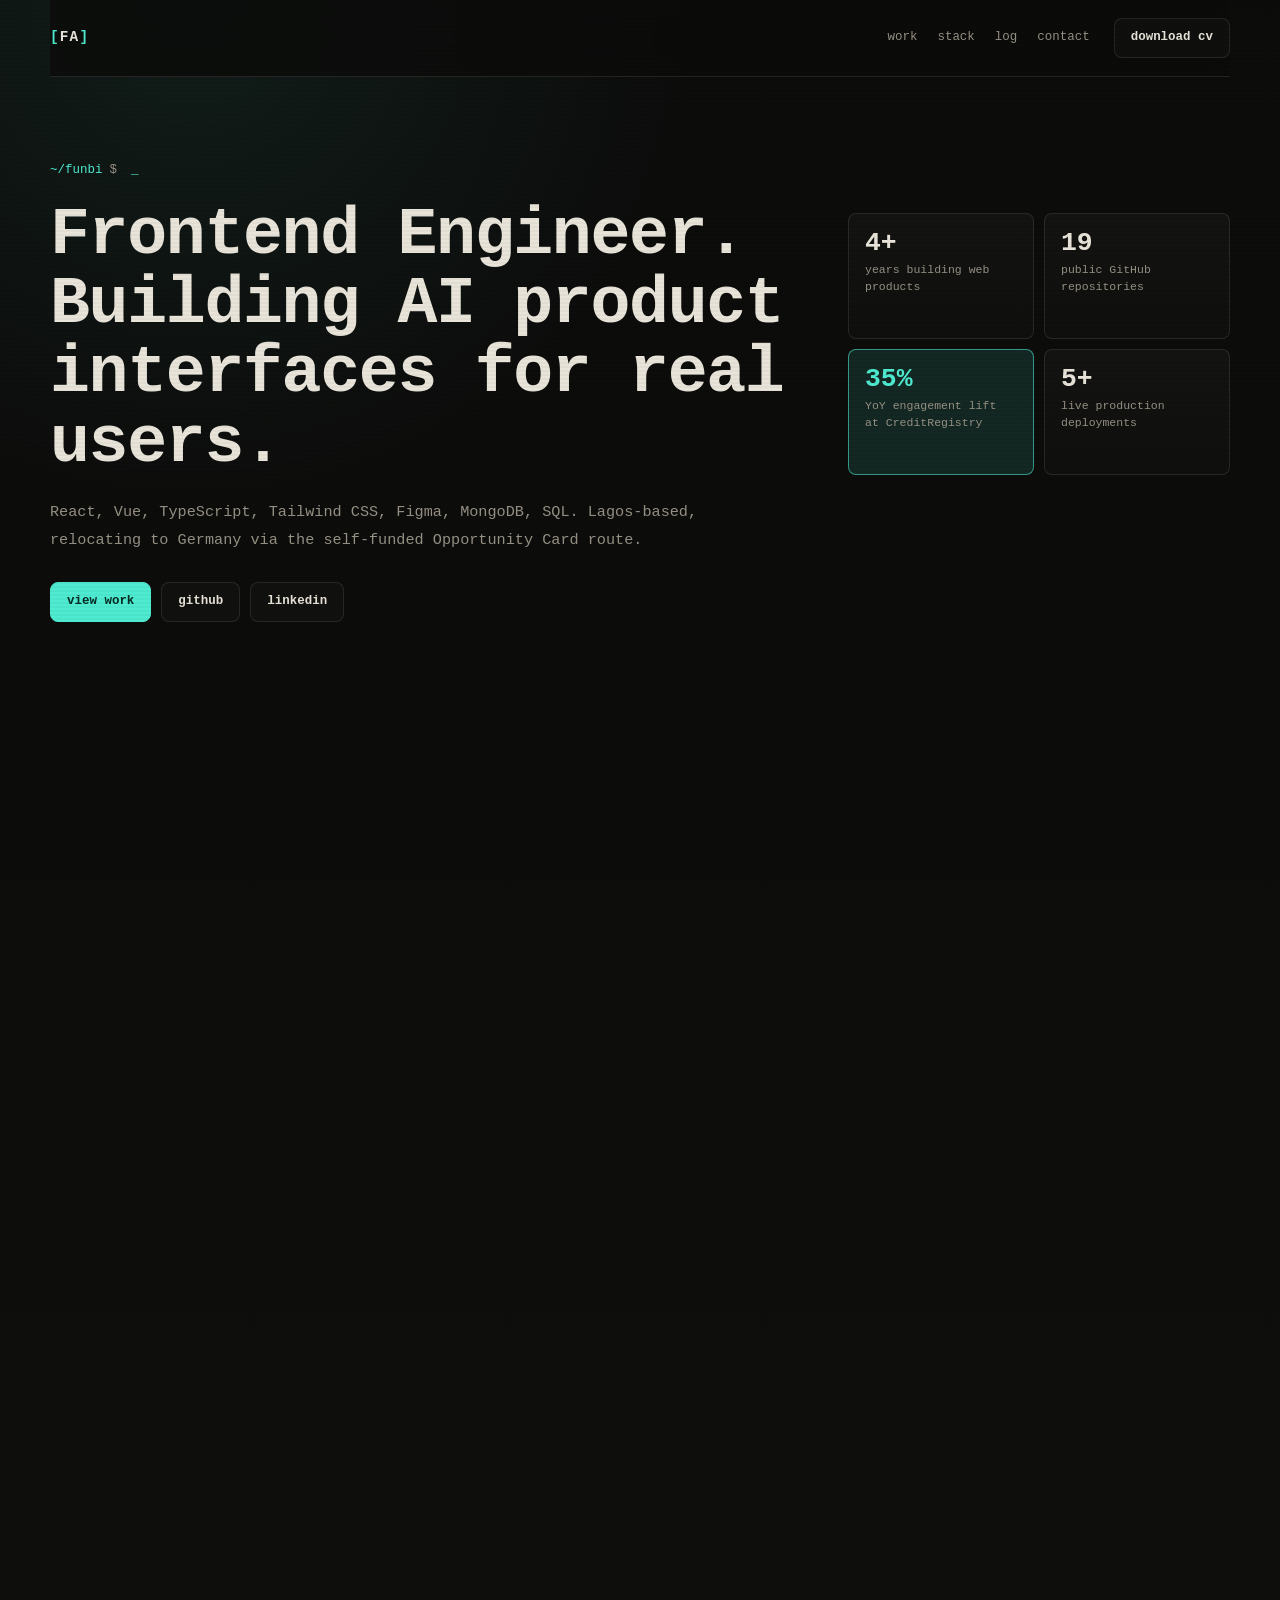
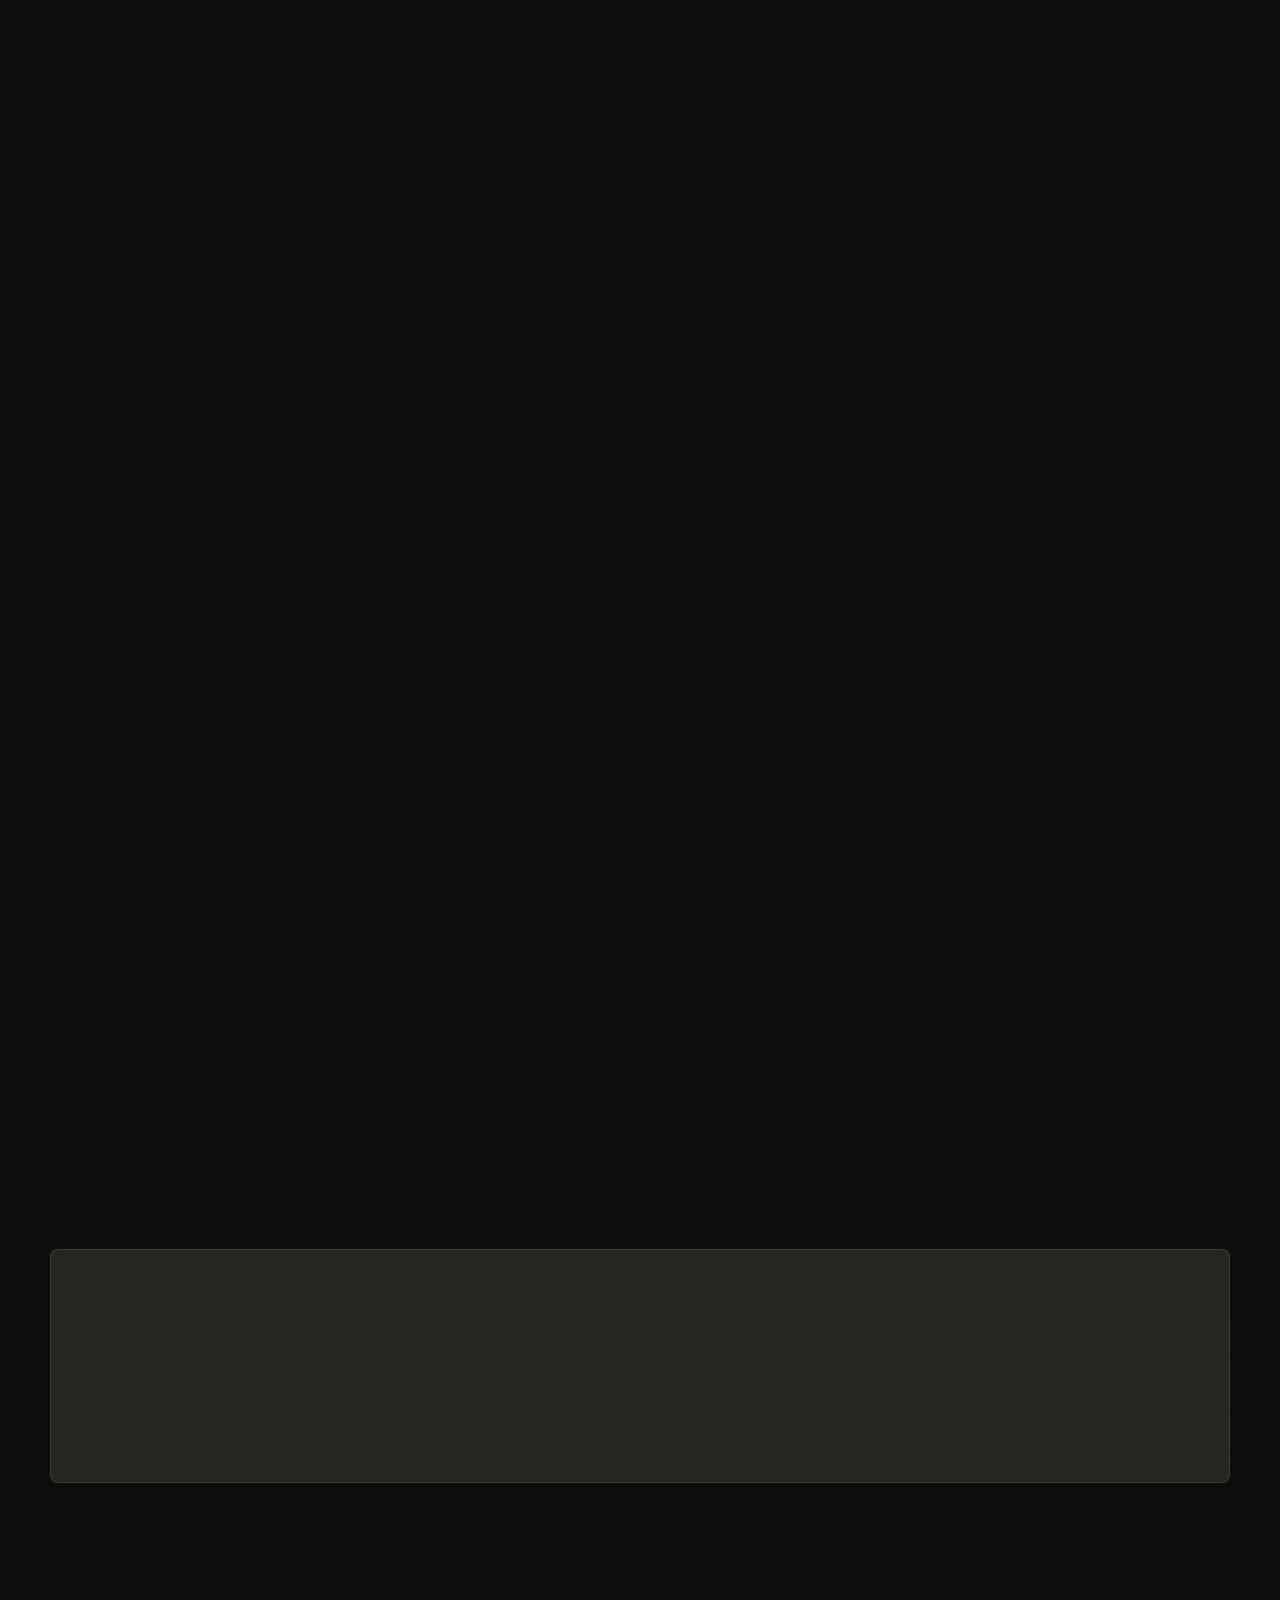
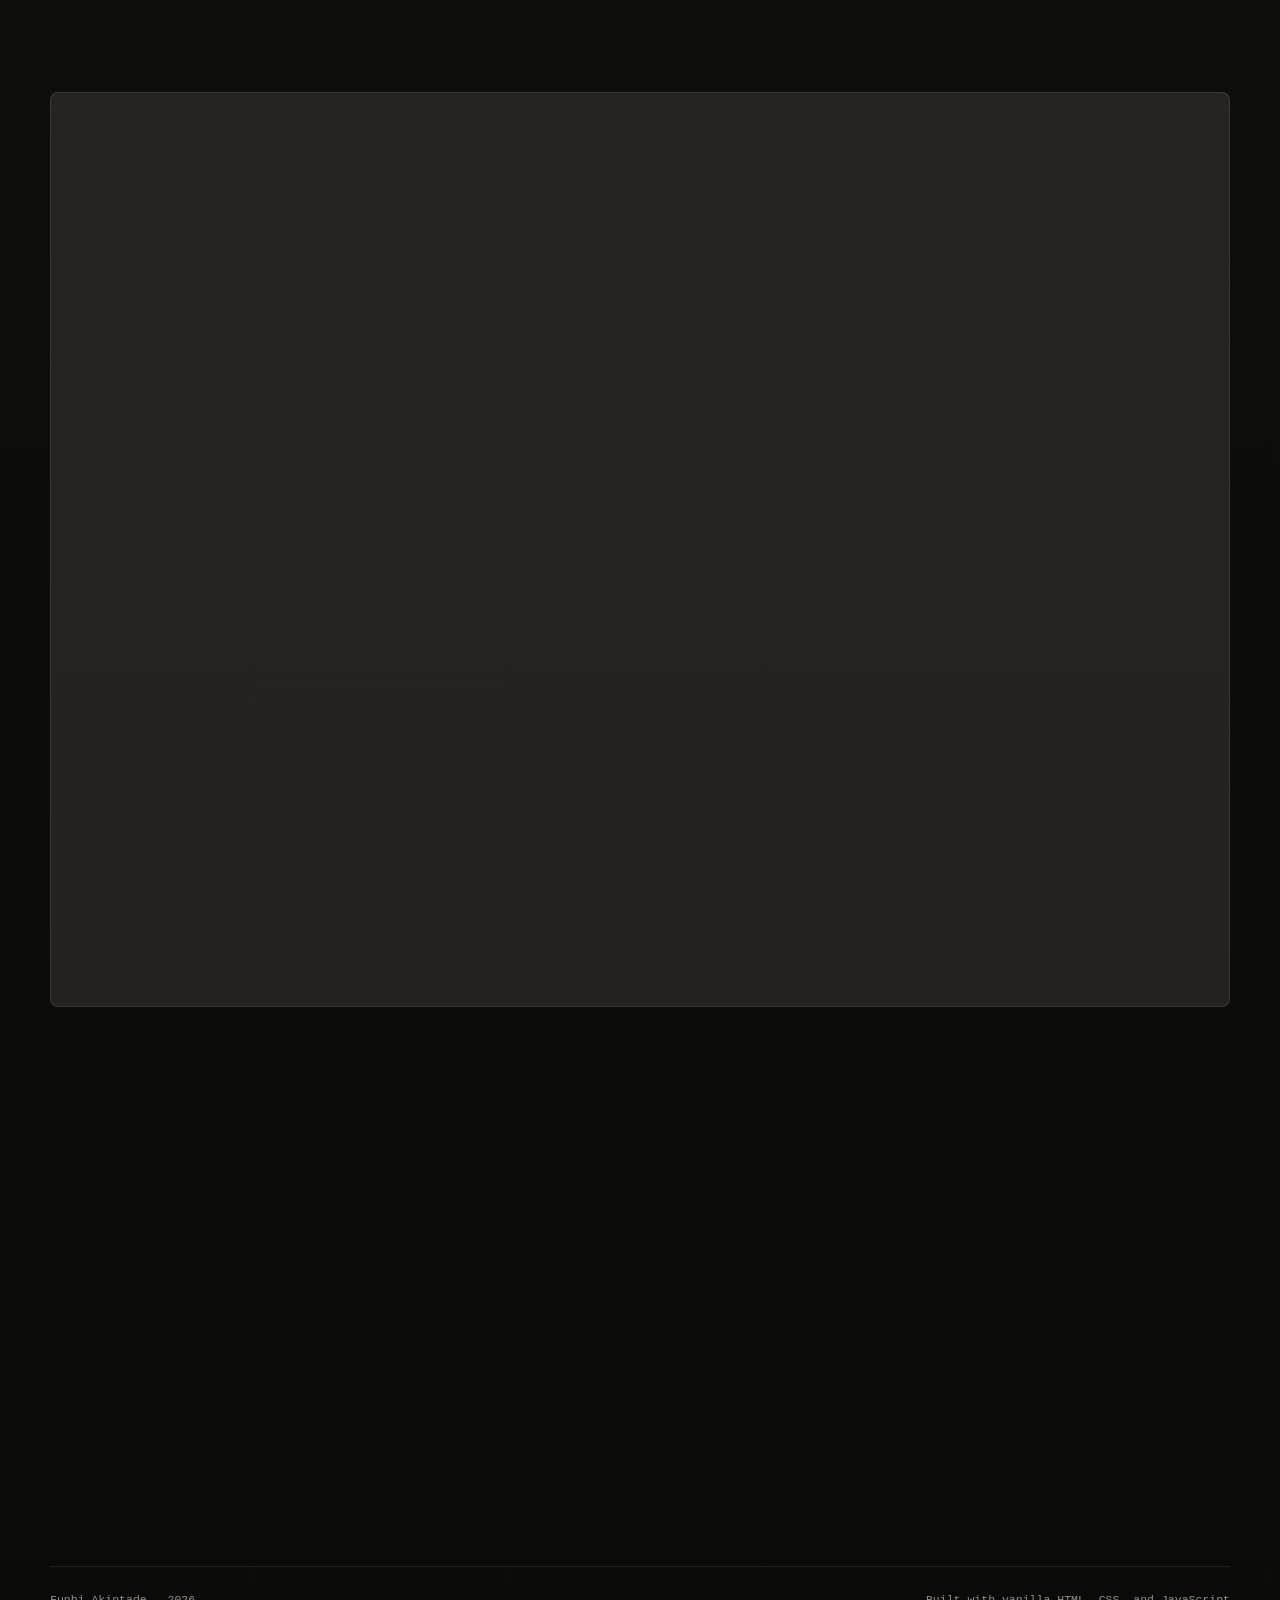
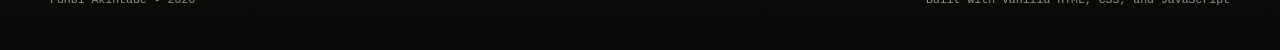
==== index.html @ 0f2c6022 "Initial portfolio commit" ====
<!DOCTYPE html>
<html lang="en">
<head>
  <meta charset="UTF-8">
  <meta name="viewport" content="width=device-width, initial-scale=1.0">
  <title>Funbi Akintade | Frontend Engineer</title>
  <meta name="description" content="Funbi Akintade is a frontend engineer and UI/UX developer building React, Vue, TypeScript, Tailwind, and AI product interfaces.">
  <link rel="stylesheet" href="style.css">
</head>
<body>
  <div class="scanline" aria-hidden="true"></div>

  <header class="site-header">
    <a class="logo" href="#top" aria-label="Funbi Akintade home">
      <span>[</span>FA<span>]</span>
    </a>
    <nav aria-label="Primary navigation">
      <a href="#work">work</a>
      <a href="#stack">stack</a>
      <a href="#timeline">log</a>
      <a href="#contact">contact</a>
    </nav>
    <a class="btn-outline header-cv" href="Funbi_Akintade_CV_2026.pdf" download>download cv</a>
  </header>

  <main id="top">
    <section class="hero shell">
      <div class="hero-inner">
        <div class="hero-copy">
          <p class="prompt-line" aria-hidden="true">
            <span class="prompt-path">~/funbi</span>
            <span class="prompt-dollar">$</span>
            <span id="typewriter"></span><span class="cursor">_</span>
          </p>
          <h1>Frontend Engineer.<br>Building AI product interfaces for real users.</h1>
          <p class="hero-sub">React, Vue, TypeScript, Tailwind CSS, Figma, MongoDB, SQL. Lagos-based, relocating to Germany via the self-funded Opportunity Card route.</p>
          <div class="hero-actions">
            <a class="btn-primary" href="#work">view work</a>
            <a class="btn-outline" href="https://github.com/Funbi-prog" rel="noopener noreferrer" target="_blank">github</a>
            <a class="btn-outline" href="https://www.linkedin.com/in/funbi-akintade-59a4ba237" rel="noopener noreferrer" target="_blank">linkedin</a>
          </div>
        </div>

        <aside class="hero-stats" aria-label="Key metrics">
          <div class="stat-block">
            <span class="stat-num">4+</span>
            <span class="stat-label">years building web products</span>
          </div>
          <div class="stat-block">
            <span class="stat-num">19</span>
            <span class="stat-label">public GitHub repositories</span>
          </div>
          <div class="stat-block accent">
            <span class="stat-num">35%</span>
            <span class="stat-label">YoY engagement lift at CreditRegistry</span>
          </div>
          <div class="stat-block">
            <span class="stat-num">5+</span>
            <span class="stat-label">live production deployments</span>
          </div>
        </aside>
      </div>

      <div class="diff-strip reveal" aria-label="Recent proof points">
        <div class="diff-header">
          <span>// proof.log</span>
          <span>HEAD</span>
        </div>
        <p class="diff-line add">+ built HealHubCenter AI interface with React, TypeScript, Tailwind, and MongoDB-backed flows</p>
        <p class="diff-line add">+ rebuilt MiRAjO AI acquisition funnel and business automation presentation</p>
        <p class="diff-line add">+ shipped Koyin Sanusi campaign portfolio with editorial motion and social proof</p>
        <p class="diff-line add">+ coordinated CreditRegistry event workflows for 2,000+ delegates</p>
        <p class="diff-line neutral">~ open to frontend engineering roles and serious client builds</p>
      </div>
    </section>

    <section id="work" class="shell section">
      <div class="section-header reveal">
        <span class="eyebrow">// selected_work</span>
        <h2>Live projects. Public proof.</h2>
      </div>

      <div class="projects-grid">
        <article class="project featured reveal">
          <div class="project-meta">
            <div class="project-top">
              <span class="proj-tag">healthcare AI</span>
              <span class="live-badge"><span></span>live</span>
            </div>
            <h3>HealHubCenter.ai</h3>
            <p>Enterprise-facing healthcare AI site presenting consent-aware automation, institutional governance, research-ready outputs, and demo booking flows for regulated environments.</p>
            <ul class="proj-stack">
              <li>React</li>
              <li>TypeScript</li>
              <li>Tailwind CSS</li>
              <li>MongoDB</li>
            </ul>
            <div class="proj-links">
              <a href="https://healhubcenter.ai" target="_blank" rel="noopener">live site</a>
              <a href="https://github.com/Funbi-prog/healhubenterprise" target="_blank" rel="noopener">code</a>
            </div>
          </div>
          <div class="project-preview">
            <div class="preview-bar">
              <span class="dot red"></span><span class="dot yellow"></span><span class="dot green"></span>
              <span>healhubcenter.ai</span>
            </div>
            <iframe src="https://healhubcenter.ai" title="HealHubCenter AI live preview" loading="lazy"></iframe>
          </div>
        </article>

        <article class="project reveal">
          <div class="project-meta">
            <div class="project-top">
              <span class="proj-tag">mental health platform</span>
              <span class="live-badge"><span></span>live</span>
            </div>
            <h3>HealHubCenter.com</h3>
            <p>Mental health platform for therapy access, intelligent booking, AI support workflows, and responsive user-facing product pages.</p>
            <ul class="proj-stack">
              <li>React</li>
              <li>TypeScript</li>
              <li>Tailwind CSS</li>
            </ul>
            <div class="proj-links">
              <a href="https://healhubcenter.com" target="_blank" rel="noopener">live site</a>
              <a href="https://github.com/Funbi-prog/healhubcenter-final" target="_blank" rel="noopener">code</a>
            </div>
          </div>
          <div class="project-preview compact">
            <div class="preview-bar">
              <span class="dot red"></span><span class="dot yellow"></span><span class="dot green"></span>
              <span>healhubcenter.com</span>
            </div>
            <iframe src="https://healhubcenter.com" title="HealHubCenter.com live preview" loading="lazy"></iframe>
          </div>
        </article>

        <article class="project reveal">
          <div class="project-meta">
            <div class="project-top">
              <span class="proj-tag">AI voice assistant</span>
              <span class="live-badge"><span></span>live</span>
            </div>
            <h3>MiRAjO AI</h3>
            <p>Business automation website for call handling, appointment booking, customer FAQs, demos, and customer acquisition flows.</p>
            <ul class="proj-stack">
              <li>Vue</li>
              <li>Tailwind CSS</li>
              <li>Vercel</li>
            </ul>
            <div class="proj-links">
              <a href="https://mirajo-ai.vercel.app/" target="_blank" rel="noopener">live site</a>
              <a href="https://github.com/Funbi-prog/MiRAjO" target="_blank" rel="noopener">code</a>
            </div>
          </div>
          <div class="project-preview compact">
            <div class="preview-bar">
              <span class="dot red"></span><span class="dot yellow"></span><span class="dot green"></span>
              <span>mirajo-ai.vercel.app</span>
            </div>
            <iframe src="https://mirajo-ai.vercel.app/" title="MiRAjO AI live preview" loading="lazy"></iframe>
          </div>
        </article>

        <article class="project reveal">
          <div class="project-meta">
            <div class="project-top">
              <span class="proj-tag">business network</span>
              <span class="live-badge"><span></span>live</span>
            </div>
            <h3>MiRAjO Collective</h3>
            <p>Public-facing business network with directory, membership, events, blog, and community conversion paths.</p>
            <ul class="proj-stack">
              <li>Vue</li>
              <li>Tailwind CSS</li>
              <li>Vercel</li>
            </ul>
            <div class="proj-links">
              <a href="https://mi-r-aj-o.vercel.app/" target="_blank" rel="noopener">live site</a>
              <a href="https://github.com/Funbi-prog/MiRAjO" target="_blank" rel="noopener">code</a>
            </div>
          </div>
          <div class="project-preview compact">
            <div class="preview-bar">
              <span class="dot red"></span><span class="dot yellow"></span><span class="dot green"></span>
              <span>mi-r-aj-o.vercel.app</span>
            </div>
            <iframe src="https://mi-r-aj-o.vercel.app/" title="MiRAjO Collective live preview" loading="lazy"></iframe>
          </div>
        </article>

        <article class="project reveal">
          <div class="project-meta">
            <div class="project-top">
              <span class="proj-tag">talent portfolio</span>
              <span class="live-badge"><span></span>live</span>
            </div>
            <h3>Koyin Sanusi Bio</h3>
            <p>Immersive celebrity and brand-partner portfolio with editorial motion, campaign sections, collaborations, and social proof.</p>
            <ul class="proj-stack">
              <li>HTML</li>
              <li>CSS</li>
              <li>JavaScript</li>
              <li>Motion UI</li>
            </ul>
            <div class="proj-links">
              <a href="https://www.koyinsanusi.bio" target="_blank" rel="noopener">live site</a>
              <a href="https://github.com/Funbi-prog/koyinsanusi" target="_blank" rel="noopener">code</a>
            </div>
          </div>
          <div class="project-preview compact">
            <div class="preview-bar">
              <span class="dot red"></span><span class="dot yellow"></span><span class="dot green"></span>
              <span>koyinsanusi.bio</span>
            </div>
            <iframe src="https://www.koyinsanusi.bio" title="Koyin Sanusi Bio live preview" loading="lazy"></iframe>
          </div>
        </article>
      </div>
    </section>

    <section id="stack" class="shell section">
      <div class="section-header reveal">
        <span class="eyebrow">// capability_stack</span>
        <h2>What I ship with.</h2>
      </div>

      <div class="stack-grid">
        <div class="stack-row reveal">
          <span class="stack-cat">Frontend</span>
          <div class="stack-pills">
            <span>React.js</span><span>Vue.js</span><span>TypeScript</span><span>JavaScript ES6+</span><span>HTML5</span><span>CSS3</span><span>Tailwind CSS</span>
          </div>
        </div>
        <div class="stack-row reveal">
          <span class="stack-cat">Design</span>
          <div class="stack-pills">
            <span>Figma</span><span>Design systems</span><span>Prototyping</span><span>Wireframing</span><span>Responsive layouts</span>
          </div>
        </div>
        <div class="stack-row reveal">
          <span class="stack-cat">Data / AI</span>
          <div class="stack-pills">
            <span>MongoDB</span><span>SQL</span><span>AI interfaces</span><span>Chat UIs</span><span>Booking flows</span><span>Telemetry</span>
          </div>
        </div>
        <div class="stack-row reveal">
          <span class="stack-cat">Workflow</span>
          <div class="stack-pills">
            <span>Git</span><span>GitHub</span><span>Vercel</span><span>Vite</span><span>Zoho CRM</span><span>Agile sprints</span>
          </div>
        </div>
      </div>
    </section>

    <section id="timeline" class="shell section">
      <div class="section-header reveal">
        <span class="eyebrow">// career_log</span>
        <h2>Professional build path.</h2>
      </div>

      <div class="timeline">
        <div class="tl-entry reveal">
          <div class="tl-time"><span>Dec 2023</span><span>Present</span></div>
          <div class="tl-body">
            <h3>Lead AI Product Engineer</h3>
            <span>HealHubCenter</span>
            <p>Architected and engineered the responsive frontend for an AI-driven mental health application using React.js, TypeScript, Tailwind CSS, interaction observers, and MongoDB-backed data flows.</p>
            <div class="tl-tags"><span>React</span><span>TypeScript</span><span>Tailwind</span><span>MongoDB</span></div>
          </div>
        </div>
        <div class="tl-entry reveal">
          <div class="tl-time"><span>Jan 2024</span><span>Present</span></div>
          <div class="tl-body">
            <h3>Freelance Product Designer and Brand Strategist</h3>
            <span>Independent</span>
            <p>Designed pitch decks, brand identity assets, vector graphics, and structured visual narratives for founders and international clients.</p>
            <div class="tl-tags"><span>Figma</span><span>Brand identity</span><span>Pitch decks</span></div>
          </div>
        </div>
        <div class="tl-entry reveal">
          <div class="tl-time"><span>Jul 2025</span><span>Feb 2026</span></div>
          <div class="tl-body">
            <h3>Frontend Engineer and Product Designer</h3>
            <span>MiRAjO.ai / MiRAjO Collective</span>
            <p>Led interface redesign, frontend optimization, acquisition funnels, telemetry workflows, and cloud deployment routing for a US-based AI platform.</p>
            <div class="tl-tags"><span>Vue</span><span>Vercel</span><span>Telemetry</span><span>Funnels</span></div>
          </div>
        </div>
        <div class="tl-entry reveal">
          <div class="tl-time"><span>Jul 2024</span><span>Jan 2025</span></div>
          <div class="tl-body">
            <h3>Technical Project Manager</h3>
            <span>CreditRegistry</span>
            <p>Managed sprint workflows for Africa Credit Expo, coordinated digital event systems for 2,000+ delegates, and configured Zoho CRM automation that increased registration and engagement by 35% year over year.</p>
            <div class="tl-tags"><span>Zoho CRM</span><span>Agile</span><span>35% engagement lift</span></div>
          </div>
        </div>
        <div class="tl-entry reveal">
          <div class="tl-time"><span>Jan 2022</span><span>Mar 2023</span></div>
          <div class="tl-body">
            <h3>Web Developer</h3>
            <span>Peter Abiade and Co.</span>
            <p>Developed responsive interfaces and reusable component layouts with React.js and Tailwind CSS while maintaining accessibility and cross-browser consistency.</p>
            <div class="tl-tags"><span>React</span><span>Tailwind</span><span>Accessibility</span></div>
          </div>
        </div>
      </div>
    </section>

    <section id="contact" class="shell section">
      <div class="contact-inner reveal">
        <div class="contact-copy">
          <span class="eyebrow">// open_to_work</span>
          <h2>Available for frontend engineering roles and serious product builds.</h2>
          <p>Send a job description, team context, or project brief. I bring UI/UX taste, frontend execution, and enough product thinking to make the interface do real work.</p>
          <div class="contact-links">
            <a class="btn-primary" href="mailto:Ayipexfunby@gmail.com">email me</a>
            <a class="btn-outline" href="https://www.linkedin.com/in/funbi-akintade-59a4ba237" target="_blank" rel="noopener">linkedin</a>
            <a class="btn-outline" href="https://github.com/Funbi-prog" target="_blank" rel="noopener">github</a>
            <a class="btn-outline" href="Funbi_Akintade_CV_2026.pdf" download>download cv</a>
          </div>
        </div>
        <div class="contact-terminal" aria-label="Contact summary">
          <div class="preview-bar">
            <span class="dot red"></span><span class="dot yellow"></span><span class="dot green"></span>
            <span>contact.sh</span>
          </div>
          <pre><code>NAME="Funbi Akintade"
ROLE="Frontend Engineer"
STACK="React Vue TypeScript Tailwind"
LOCATION="Lagos -> Germany"
STATUS="open_to_work"

echo "Available now. Let's build."</code></pre>
        </div>
      </div>
    </section>
  </main>

  <footer class="site-footer shell">
    <span>Funbi Akintade - 2026</span>
    <span>Built with vanilla HTML, CSS, and JavaScript</span>
  </footer>

  <script src="app.js"></script>
</body>
</html>
---- style.css ----
:root {
  --bg: #0c0c0b;
  --bg-1: #131312;
  --bg-2: #1b1b18;
  --text: #e8e4d9;
  --muted: #969184;
  --line: rgba(232, 228, 217, 0.11);
  --accent: #4eebd0;
  --accent-dim: rgba(78, 235, 208, 0.12);
  --green-soft: #86efac;
  --red: #ff5f57;
  --yellow: #febc2e;
  --green: #28c840;
  --mono: "JetBrains Mono", "Cascadia Mono", Consolas, "Courier New", monospace;
  --radius: 8px;
  --ease: cubic-bezier(0.16, 1, 0.3, 1);
}

*,
*::before,
*::after {
  box-sizing: border-box;
}

html {
  scroll-behavior: smooth;
  font-size: 16px;
}

body {
  margin: 0;
  background:
    radial-gradient(circle at 15% 0%, rgba(78, 235, 208, 0.08), transparent 32rem),
    linear-gradient(180deg, #0c0c0b 0%, #0f0f0d 54%, #0a0a09 100%);
  color: var(--text);
  font-family: var(--mono);
  line-height: 1.6;
  overflow-x: hidden;
  -webkit-font-smoothing: antialiased;
}

a {
  color: inherit;
  text-decoration: none;
}

ul {
  list-style: none;
  margin: 0;
  padding: 0;
}

.scanline {
  pointer-events: none;
  position: fixed;
  inset: 0;
  z-index: 100;
  background: repeating-linear-gradient(to bottom, transparent, transparent 2px, rgba(0, 0, 0, 0.05) 2px, rgba(0, 0, 0, 0.05) 4px);
  opacity: 0.55;
}

.shell {
  width: min(1180px, calc(100% - 40px));
  margin-inline: auto;
}

.section {
  padding: 96px 0 0;
}

.site-header {
  position: sticky;
  top: 0;
  z-index: 50;
  display: flex;
  align-items: center;
  gap: 24px;
  width: min(1180px, calc(100% - 40px));
  margin-inline: auto;
  padding: 18px 0;
  border-bottom: 1px solid var(--line);
  background: rgba(12, 12, 11, 0.84);
  backdrop-filter: blur(16px);
}

.logo {
  font-size: 0.9rem;
  font-weight: 800;
  letter-spacing: 0.08em;
}

.logo span {
  color: var(--accent);
}

nav {
  display: flex;
  gap: 20px;
  margin-left: auto;
}

nav a {
  color: var(--muted);
  font-size: 0.78rem;
}

nav a:hover {
  color: var(--text);
}

.btn-primary,
.btn-outline {
  display: inline-flex;
  align-items: center;
  justify-content: center;
  min-height: 38px;
  gap: 6px;
  padding: 9px 16px;
  border-radius: var(--radius);
  font-family: var(--mono);
  font-size: 0.78rem;
  font-weight: 800;
  cursor: pointer;
  transition: transform 160ms var(--ease), background 160ms, border-color 160ms, color 160ms;
}

.btn-primary:hover,
.btn-outline:hover {
  transform: translateY(-2px);
}

.btn-primary {
  background: var(--accent);
  color: #062c25;
  border: 1px solid var(--accent);
}

.btn-outline {
  background: rgba(232, 228, 217, 0.02);
  color: var(--text);
  border: 1px solid var(--line);
}

.btn-outline:hover {
  border-color: var(--accent);
  color: var(--accent);
}

.hero {
  padding: 84px 0 64px;
}

.hero-inner {
  display: grid;
  grid-template-columns: minmax(0, 1.08fr) minmax(320px, 0.55fr);
  gap: 48px;
  align-items: start;
  margin-bottom: 40px;
}

.prompt-line {
  display: flex;
  align-items: center;
  gap: 7px;
  margin: 0 0 20px;
  color: var(--muted);
  font-size: 0.78rem;
}

.prompt-path {
  color: var(--accent);
}

.prompt-dollar {
  color: var(--muted);
}

#typewriter {
  color: var(--text);
}

.cursor {
  color: var(--accent);
  animation: blink 1s step-end infinite;
}

@keyframes blink {
  50% {
    opacity: 0;
  }
}

h1,
h2,
h3,
p {
  margin-top: 0;
}

h1 {
  max-width: 820px;
  margin-bottom: 20px;
  color: var(--text);
  font-size: clamp(2.4rem, 5.2vw, 4.35rem);
  font-weight: 800;
  line-height: 1.04;
  letter-spacing: -0.02em;
}

.hero-sub {
  max-width: 720px;
  margin-bottom: 28px;
  color: var(--muted);
  font-size: 0.95rem;
  line-height: 1.85;
}

.hero-actions,
.contact-links,
.proj-links,
.project-top,
.tl-tags,
.stack-pills {
  display: flex;
  flex-wrap: wrap;
}

.hero-actions,
.contact-links {
  gap: 10px;
}

.hero-stats {
  display: grid;
  grid-template-columns: 1fr 1fr;
  gap: 10px;
  padding-top: 52px;
}

.stat-block {
  min-height: 126px;
  border: 1px solid var(--line);
  border-radius: var(--radius);
  background: linear-gradient(180deg, rgba(232, 228, 217, 0.035), rgba(232, 228, 217, 0.015));
  padding: 16px;
}

.stat-block.accent {
  border-color: rgba(78, 235, 208, 0.58);
  background: var(--accent-dim);
}

.stat-num {
  display: block;
  margin-bottom: 6px;
  color: var(--text);
  font-size: 1.65rem;
  font-weight: 800;
  line-height: 1;
}

.stat-block.accent .stat-num {
  color: var(--accent);
}

.stat-label {
  display: block;
  color: var(--muted);
  font-size: 0.72rem;
  line-height: 1.45;
}

.diff-strip,
.project,
.stack-grid,
.timeline,
.contact-inner {
  border: 1px solid var(--line);
  border-radius: var(--radius);
  background: var(--bg-1);
}

.diff-strip {
  overflow: hidden;
  font-size: 0.78rem;
}

.diff-header,
.preview-bar {
  display: flex;
  align-items: center;
  gap: 7px;
  padding: 10px 14px;
  border-bottom: 1px solid var(--line);
  background: var(--bg-2);
}

.diff-header {
  justify-content: space-between;
  color: var(--muted);
  font-size: 0.72rem;
}

.diff-header span:first-child {
  color: var(--accent);
}

.diff-line {
  margin: 0;
  padding: 8px 14px;
  border-bottom: 1px solid var(--line);
  line-height: 1.55;
}

.diff-line:last-child {
  border-bottom: 0;
}

.diff-line.add {
  color: var(--green-soft);
}

.diff-line.neutral {
  color: var(--muted);
}

.section-header {
  margin-bottom: 40px;
}

.eyebrow {
  display: block;
  margin-bottom: 10px;
  color: var(--accent);
  font-size: 0.72rem;
  letter-spacing: 0.1em;
}

.section-header h2 {
  max-width: 760px;
  margin: 0;
  color: var(--text);
  font-size: clamp(1.65rem, 3.2vw, 2.55rem);
  line-height: 1.1;
}

.projects-grid {
  display: grid;
  grid-template-columns: 1fr 1fr;
  gap: 16px;
}

.project {
  overflow: hidden;
  display: grid;
  grid-template-rows: auto 1fr;
  transition: border-color 240ms var(--ease), transform 240ms var(--ease);
}

.project:hover {
  border-color: rgba(78, 235, 208, 0.38);
  transform: translateY(-2px);
}

.project.featured {
  grid-column: 1 / -1;
  grid-template-columns: minmax(0, 0.84fr) minmax(0, 1fr);
  grid-template-rows: auto;
}

.project-meta {
  display: flex;
  flex-direction: column;
  gap: 10px;
  padding: 24px;
}

.project-top {
  align-items: center;
  gap: 10px;
}

.proj-tag,
.live-badge,
.proj-stack li,
.tl-tags span,
.stack-pills span {
  border-radius: 4px;
  font-size: 0.68rem;
}

.proj-tag {
  padding: 3px 8px;
  border: 1px solid var(--line);
  color: var(--muted);
  letter-spacing: 0.1em;
  text-transform: uppercase;
}

.live-badge {
  display: inline-flex;
  align-items: center;
  gap: 6px;
  padding: 3px 8px;
  border: 1px solid rgba(40, 200, 64, 0.3);
  color: var(--green);
}

.live-badge span {
  width: 5px;
  height: 5px;
  border-radius: 999px;
  background: var(--green);
  animation: pulse 2.2s ease-in-out infinite;
}

@keyframes pulse {
  0%,
  100% {
    opacity: 1;
  }
  50% {
    opacity: 0.35;
  }
}

.project h3 {
  margin: 4px 0 0;
  color: var(--text);
  font-size: 1.28rem;
  line-height: 1.1;
}

.project p {
  margin-bottom: 0;
  color: var(--muted);
  font-size: 0.82rem;
  line-height: 1.7;
}

.proj-stack {
  gap: 6px;
  margin-top: 4px;
}

.proj-stack li {
  padding: 3px 8px;
  border: 1px solid rgba(78, 235, 208, 0.25);
  background: var(--accent-dim);
  color: var(--accent);
}

.proj-links {
  gap: 16px;
  margin-top: 8px;
}

.proj-links a {
  border-bottom: 1px solid var(--line);
  color: var(--text);
  font-size: 0.78rem;
  font-weight: 800;
}

.proj-links a:hover {
  border-color: var(--accent);
  color: var(--accent);
}

.project-preview {
  min-height: 330px;
  display: grid;
  grid-template-rows: auto 1fr;
  overflow: hidden;
  border-left: 1px solid var(--line);
  background: var(--bg-2);
}

.project-preview.compact {
  min-height: 245px;
  border-left: 0;
  border-top: 1px solid var(--line);
}

.preview-bar {
  justify-content: flex-start;
}

.preview-bar span:last-child {
  margin-left: 4px;
  color: var(--muted);
  font-size: 0.68rem;
}

.dot {
  display: inline-block;
  width: 9px;
  height: 9px;
  border-radius: 999px;
}

.dot.red {
  background: var(--red);
}

.dot.yellow {
  background: var(--yellow);
}

.dot.green {
  background: var(--green);
}

.project-preview iframe {
  width: 140%;
  height: 140%;
  border: 0;
  display: block;
  transform: scale(0.714);
  transform-origin: top left;
  pointer-events: none;
  background: #fff;
}

.stack-grid,
.timeline {
  display: grid;
  gap: 1px;
  overflow: hidden;
  background: var(--line);
}

.stack-row {
  display: grid;
  grid-template-columns: 120px 1fr;
  background: var(--bg-1);
}

.stack-cat {
  display: flex;
  align-items: center;
  padding: 18px 20px;
  border-right: 1px solid var(--line);
  color: var(--accent);
  font-size: 0.72rem;
  letter-spacing: 0.1em;
  text-transform: uppercase;
}

.stack-pills {
  align-items: center;
  gap: 8px;
  padding: 14px 20px;
}

.stack-pills span,
.tl-tags span {
  padding: 4px 10px;
  border: 1px solid var(--line);
  background: var(--bg-2);
  color: var(--text);
  font-size: 0.75rem;
}

.tl-entry {
  display: grid;
  grid-template-columns: 170px 1fr;
  background: var(--bg-1);
}

.tl-time {
  display: flex;
  flex-direction: column;
  gap: 2px;
  padding: 22px 20px;
  border-right: 1px solid var(--line);
  color: var(--accent);
  font-size: 0.72rem;
}

.tl-body {
  padding: 22px 24px;
}

.tl-body h3 {
  margin-bottom: 2px;
  color: var(--text);
  font-size: 0.96rem;
}

.tl-body > span {
  display: block;
  margin-bottom: 10px;
  color: var(--accent);
  font-size: 0.75rem;
}

.tl-body p {
  margin-bottom: 10px;
  color: var(--muted);
  font-size: 0.82rem;
  line-height: 1.7;
}

.tl-tags {
  gap: 6px;
}

.tl-tags span {
  color: var(--muted);
  font-size: 0.68rem;
}

.contact-inner {
  display: grid;
  grid-template-columns: minmax(0, 1fr) minmax(0, 0.92fr);
  gap: 0;
  overflow: hidden;
}

.contact-copy {
  padding: 40px;
}

.contact-copy h2 {
  max-width: 620px;
  margin-bottom: 12px;
  color: var(--text);
  font-size: clamp(1.35rem, 2.6vw, 2rem);
  line-height: 1.15;
}

.contact-copy p {
  max-width: 620px;
  margin-bottom: 24px;
  color: var(--muted);
  font-size: 0.84rem;
  line-height: 1.75;
}

.contact-terminal {
  display: grid;
  grid-template-rows: auto 1fr;
  border-left: 1px solid var(--line);
  background: #070707;
}

.contact-terminal pre {
  margin: 0;
  padding: 22px;
  overflow-x: auto;
  color: var(--green-soft);
  font-family: var(--mono);
  font-size: 0.8rem;
  line-height: 1.75;
}

.site-footer {
  display: flex;
  align-items: center;
  justify-content: space-between;
  gap: 16px;
  margin-top: 96px;
  padding: 24px 0 40px;
  border-top: 1px solid var(--line);
  color: var(--muted);
  font-size: 0.72rem;
}

.reveal {
  opacity: 0;
  transform: translateY(16px);
  transition: opacity 600ms var(--ease), transform 600ms var(--ease);
}

.reveal.in-view {
  opacity: 1;
  transform: translateY(0);
}

@media (max-width: 1000px) {
  .hero-inner {
    grid-template-columns: 1fr;
  }

  .hero-stats {
    grid-template-columns: repeat(4, 1fr);
    padding-top: 0;
  }

  .project.featured {
    grid-column: auto;
    grid-template-columns: 1fr;
  }

  .project.featured .project-preview {
    border-left: 0;
    border-top: 1px solid var(--line);
  }
}

@media (max-width: 760px) {
  .shell,
  .site-header {
    width: min(100% - 28px, 1180px);
  }

  .site-header {
    align-items: flex-start;
    gap: 12px;
  }

  nav {
    display: none;
  }

  .header-cv {
    margin-left: auto;
  }

  .hero {
    padding-top: 58px;
  }

  h1 {
    font-size: clamp(2.1rem, 11vw, 3.2rem);
  }

  .projects-grid,
  .contact-inner {
    grid-template-columns: 1fr;
  }

  .hero-stats {
    grid-template-columns: 1fr 1fr;
  }

  .tl-entry,
  .stack-row {
    grid-template-columns: 1fr;
  }

  .tl-time {
    flex-direction: row;
    gap: 8px;
    padding: 12px 20px;
    border-right: 0;
    border-bottom: 1px solid var(--line);
  }

  .stack-cat {
    padding: 12px 20px;
    border-right: 0;
    border-bottom: 1px solid var(--line);
  }

  .contact-copy {
    padding: 28px;
  }

  .contact-terminal {
    border-left: 0;
    border-top: 1px solid var(--line);
  }

  .project-preview,
  .project-preview.compact {
    min-height: 220px;
  }
}

@media (max-width: 480px) {
  .hero-stats {
    grid-template-columns: 1fr;
  }

  .prompt-line {
    flex-wrap: wrap;
  }

  .site-footer {
    flex-direction: column;
    align-items: flex-start;
  }
}

@media (prefers-reduced-motion: reduce) {
  html {
    scroll-behavior: auto;
  }

  .reveal,
  .btn-primary,
  .btn-outline,
  .project {
    transition: none;
  }

  .cursor,
  .live-badge span {
    animation: none;
  }
}
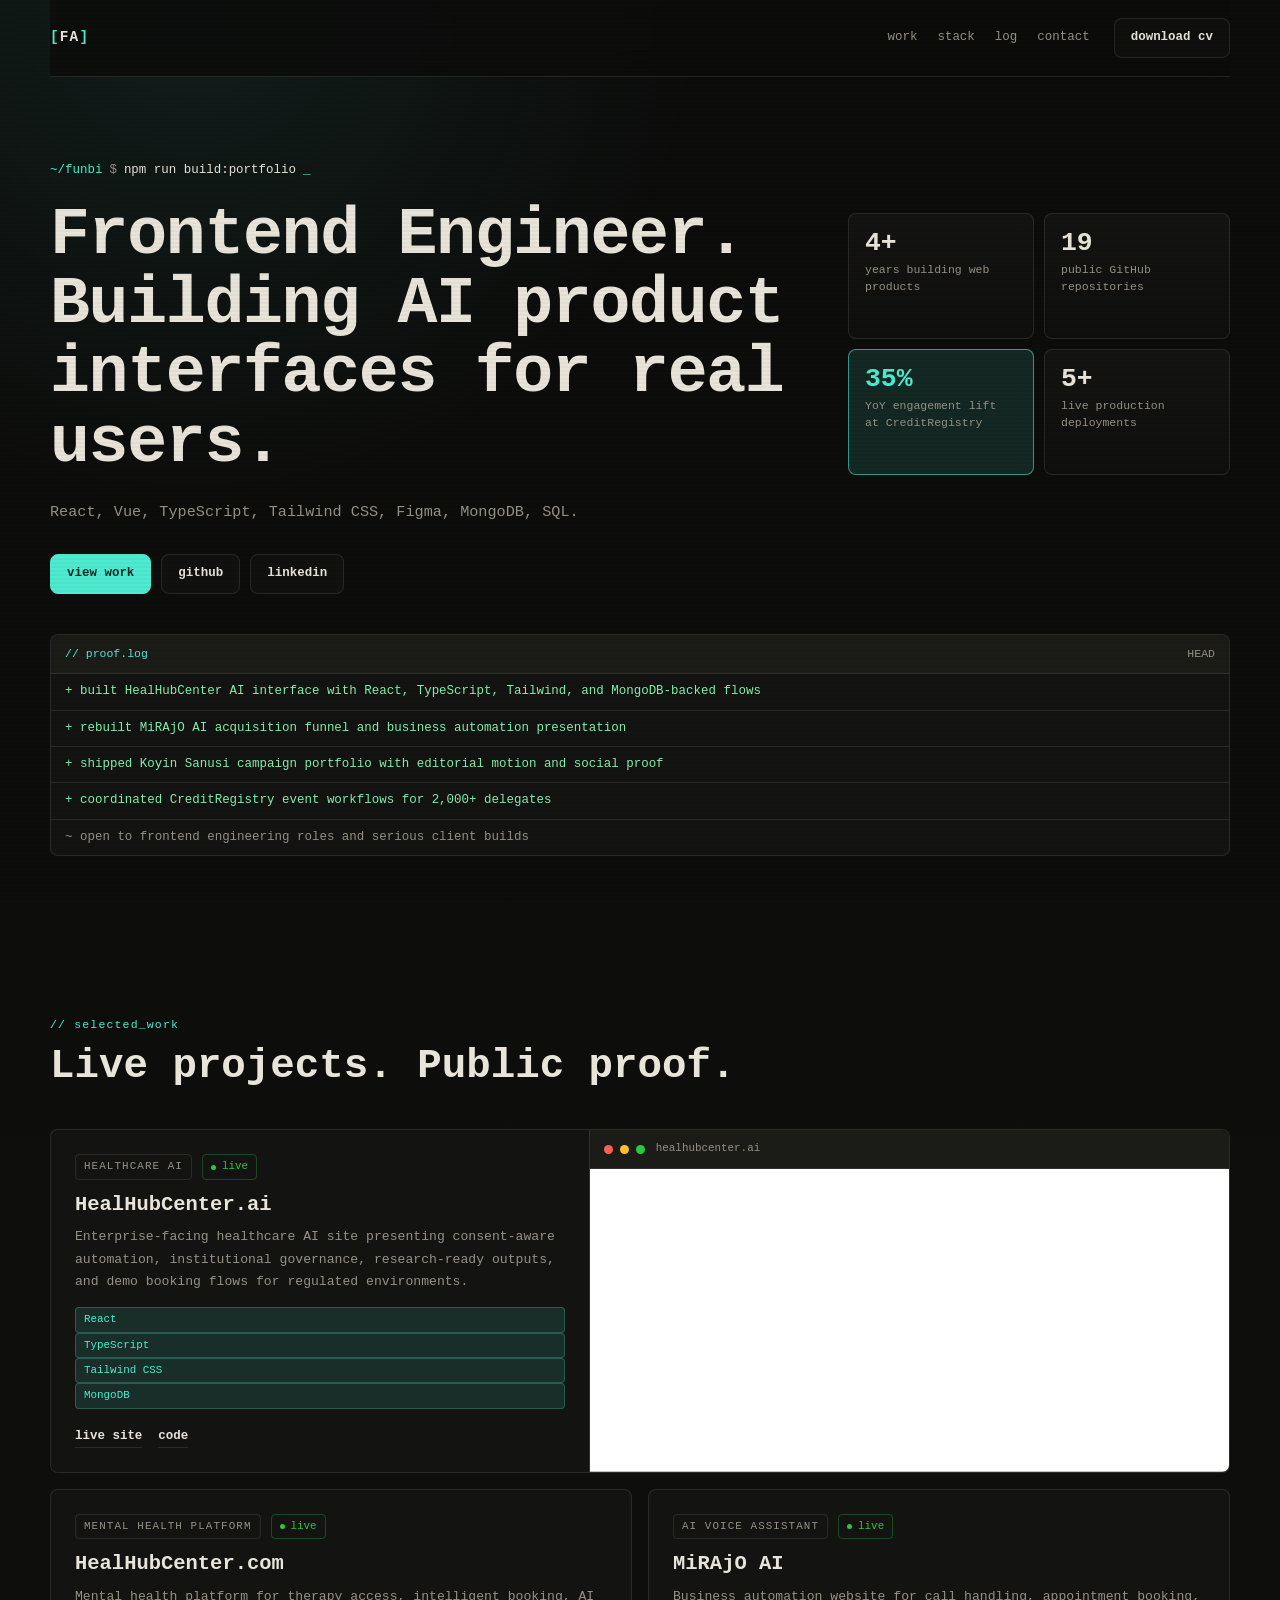
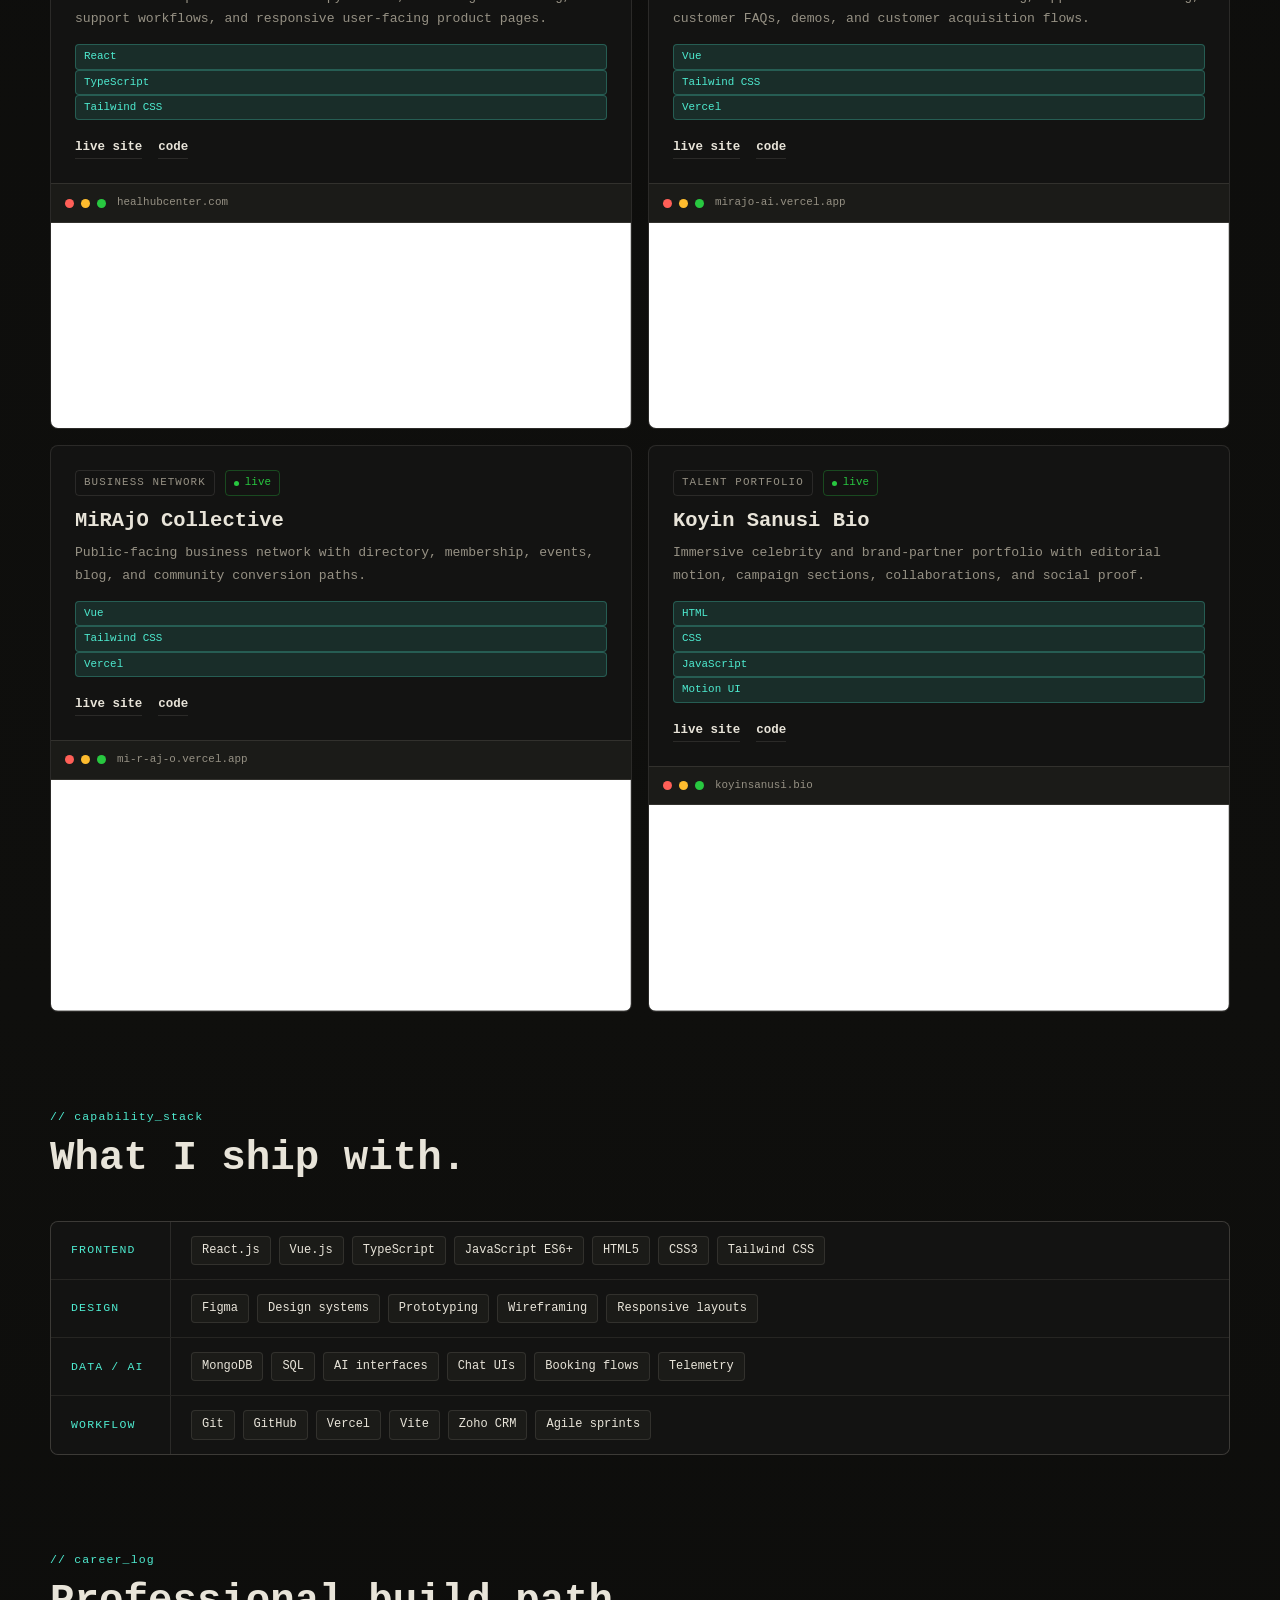
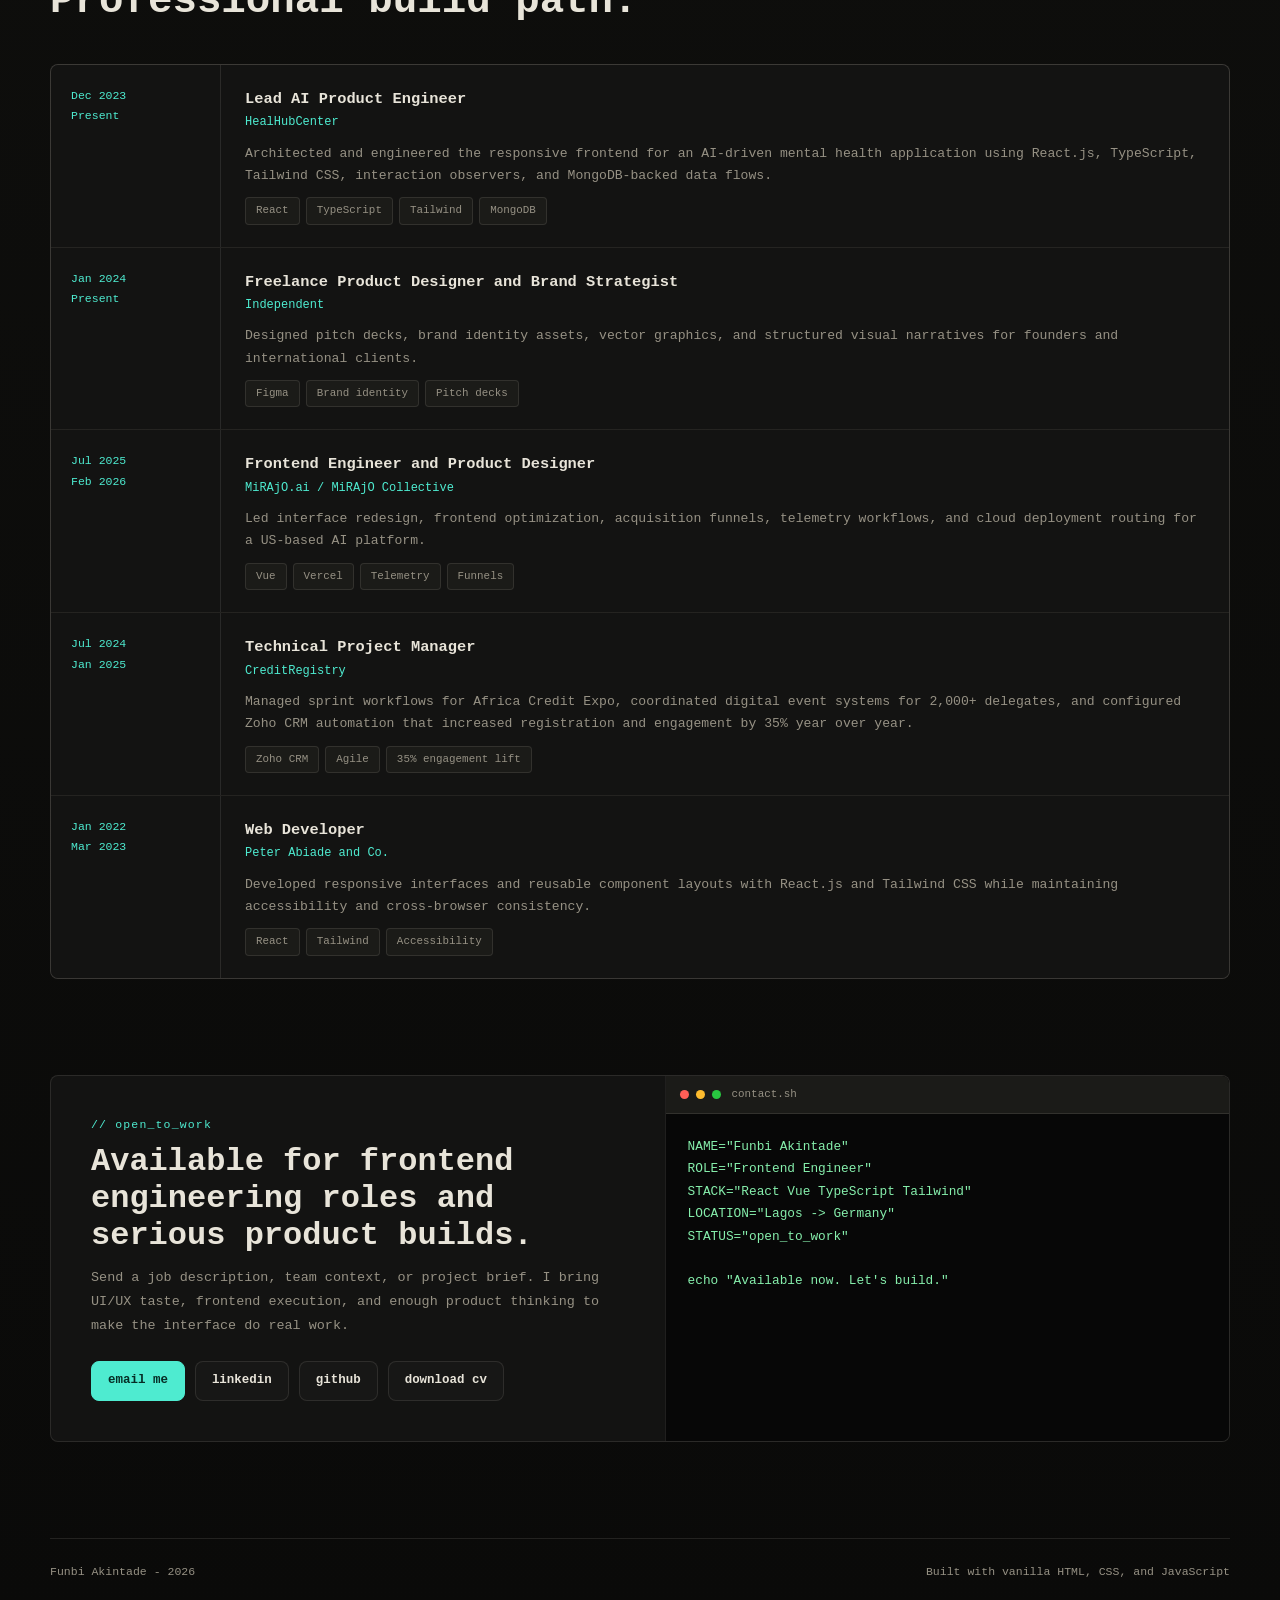
==== commit afa3f6ef: "update: polish portfolio layout and add copy changes" ====
--- a/index.html
+++ b/index.html
@@ -33,7 +33,7 @@
             <span id="typewriter"></span><span class="cursor">_</span>
           </p>
           <h1>Frontend Engineer.<br>Building AI product interfaces for real users.</h1>
-          <p class="hero-sub">React, Vue, TypeScript, Tailwind CSS, Figma, MongoDB, SQL. Lagos-based, relocating to Germany via the self-funded Opportunity Card route.</p>
+          <p class="hero-sub">React, Vue, TypeScript, Tailwind CSS, Figma, MongoDB, SQL.</p>
           <div class="hero-actions">
             <a class="btn-primary" href="#work">view work</a>
             <a class="btn-outline" href="https://github.com/Funbi-prog" rel="noopener noreferrer" target="_blank">github</a>
